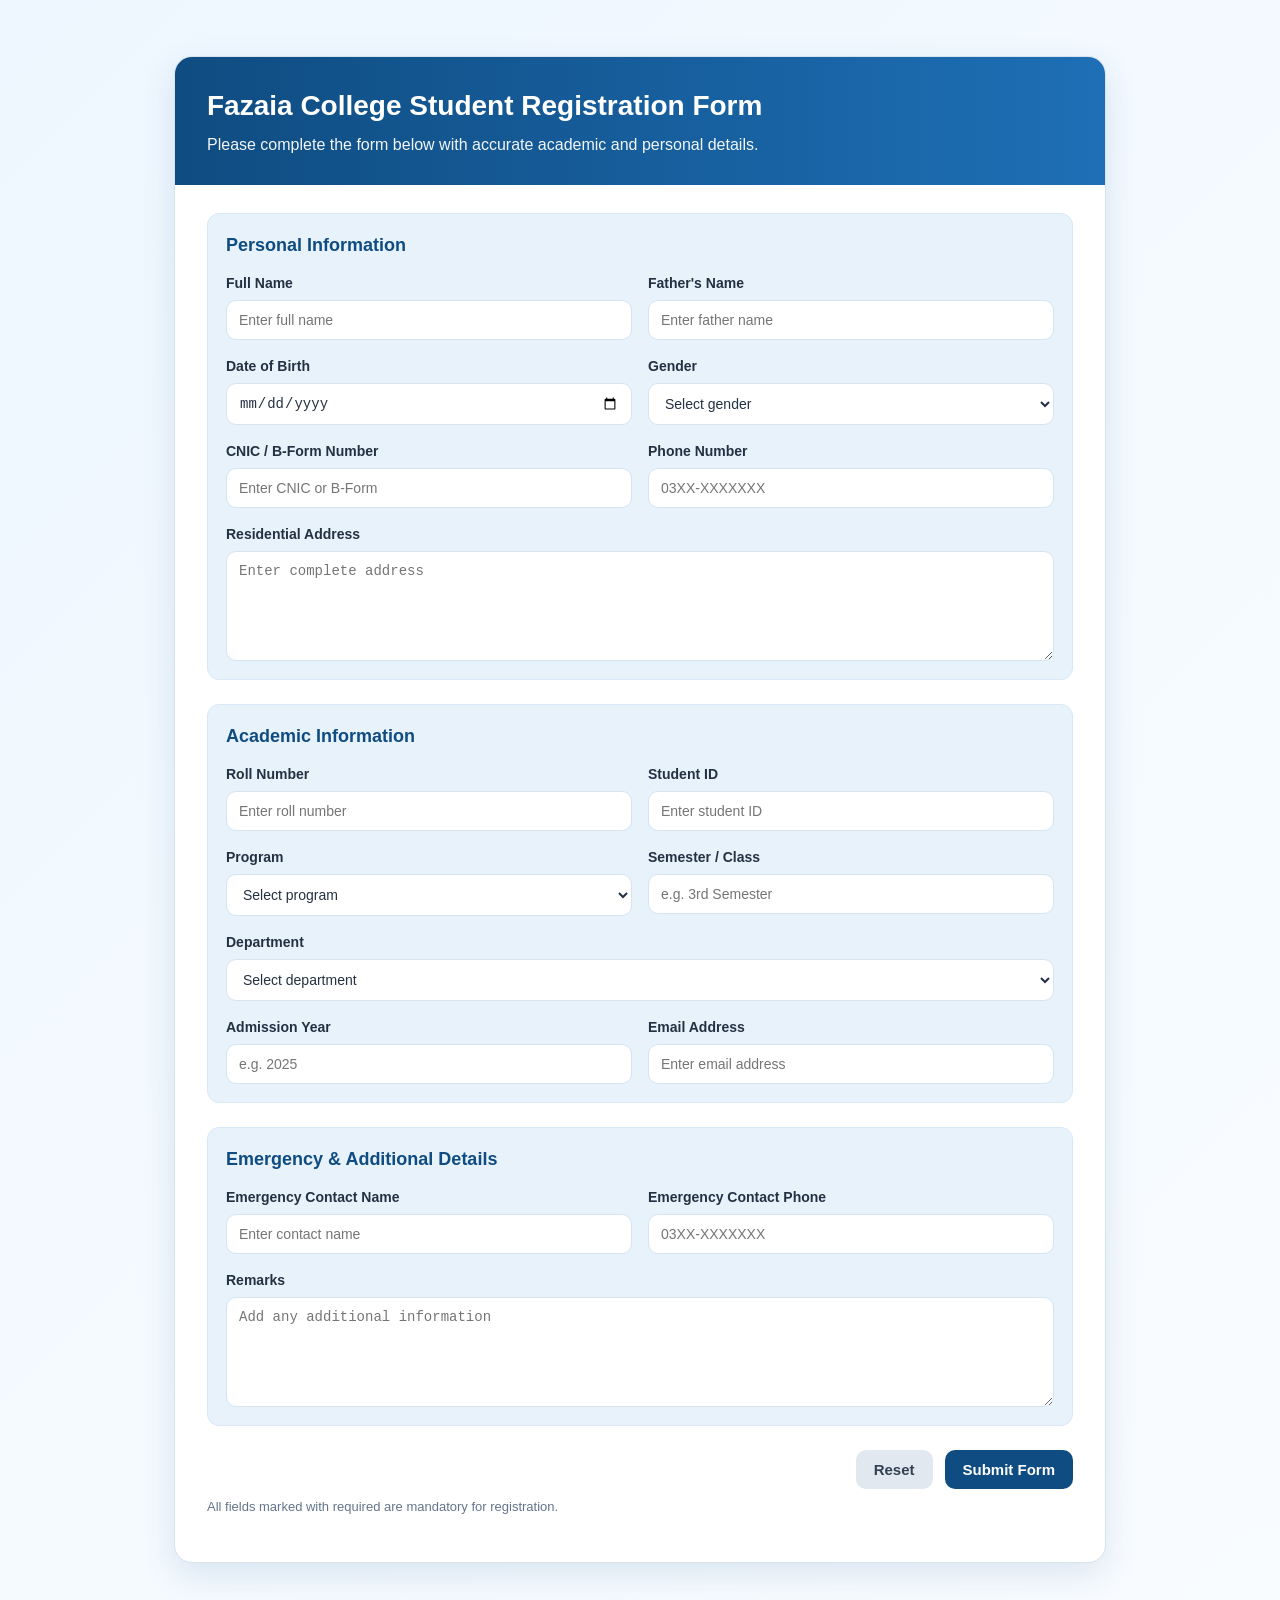
==== index.html @ 0dfe070c "Create Fazaia College registration form" ====
<!DOCTYPE html>
<html lang="en">
<head>
  <meta charset="UTF-8" />
  <meta name="viewport" content="width=device-width, initial-scale=1.0" />
  <title>Fazaia College Student Registration Form</title>
  <style>
    :root {
      --primary: #0f4c81;
      --secondary: #1e6fb6;
      --accent: #e8f2fb;
      --text: #233142;
      --muted: #64748b;
      --border: #d7e3ef;
      --bg: #f7fbff;
    }

    * { box-sizing: border-box; }
    body {
      margin: 0;
      font-family: "Segoe UI", Tahoma, Geneva, Verdana, sans-serif;
      background: linear-gradient(135deg, #eef7ff 0%, #f9fcff 100%);
      color: var(--text);
      line-height: 1.5;
    }

    .page {
      max-width: 980px;
      margin: 32px auto;
      padding: 24px;
    }

    .card {
      background: #fff;
      border-radius: 18px;
      border: 1px solid var(--border);
      box-shadow: 0 12px 35px rgba(15, 76, 129, 0.12);
      overflow: hidden;
    }

    .header {
      background: linear-gradient(90deg, var(--primary), var(--secondary));
      color: white;
      padding: 28px 32px;
    }

    .header h1 {
      margin: 0 0 6px;
      font-size: 28px;
    }

    .header p {
      margin: 0;
      opacity: 0.95;
    }

    form {
      padding: 28px 32px 32px;
    }

    .section {
      margin-bottom: 24px;
      padding: 18px;
      background: var(--accent);
      border: 1px solid #d9e8f7;
      border-radius: 12px;
    }

    .section h2 {
      margin: 0 0 14px;
      font-size: 18px;
      color: var(--primary);
    }

    .grid {
      display: grid;
      grid-template-columns: repeat(2, minmax(0, 1fr));
      gap: 16px;
    }

    .field {
      display: flex;
      flex-direction: column;
      gap: 6px;
    }

    .field.full {
      grid-column: 1 / -1;
    }

    label {
      font-weight: 600;
      color: var(--text);
      font-size: 14px;
    }

    input, select, textarea {
      width: 100%;
      padding: 11px 12px;
      border: 1px solid var(--border);
      border-radius: 10px;
      font-size: 14px;
      color: var(--text);
      background: white;
    }

    input:focus, select:focus, textarea:focus {
      outline: none;
      border-color: var(--secondary);
      box-shadow: 0 0 0 3px rgba(30, 111, 182, 0.16);
    }

    textarea {
      min-height: 110px;
      resize: vertical;
    }

    .actions {
      display: flex;
      justify-content: flex-end;
      gap: 12px;
      margin-top: 12px;
    }

    button {
      padding: 11px 18px;
      border: none;
      border-radius: 10px;
      cursor: pointer;
      font-size: 15px;
      font-weight: 600;
    }

    .submit {
      background: var(--primary);
      color: white;
    }

    .reset {
      background: #e2e8f0;
      color: #334155;
    }

    .note {
      color: var(--muted);
      font-size: 13px;
      margin-top: 8px;
    }

    @media (max-width: 760px) {
      .grid { grid-template-columns: 1fr; }
      .page { padding: 12px; }
      form { padding: 20px; }
      .header { padding: 22px 20px; }
    }
  </style>
</head>
<body>
  <div class="page">
    <div class="card">
      <div class="header">
        <h1>Fazaia College Student Registration Form</h1>
        <p>Please complete the form below with accurate academic and personal details.</p>
      </div>

      <form>
        <div class="section">
          <h2>Personal Information</h2>
          <div class="grid">
            <div class="field">
              <label for="fullName">Full Name</label>
              <input id="fullName" name="fullName" type="text" placeholder="Enter full name" required />
            </div>
            <div class="field">
              <label for="fatherName">Father's Name</label>
              <input id="fatherName" name="fatherName" type="text" placeholder="Enter father name" required />
            </div>
            <div class="field">
              <label for="dob">Date of Birth</label>
              <input id="dob" name="dob" type="date" required />
            </div>
            <div class="field">
              <label for="gender">Gender</label>
              <select id="gender" name="gender" required>
                <option value="">Select gender</option>
                <option>Male</option>
                <option>Female</option>
                <option>Other</option>
              </select>
            </div>
            <div class="field">
              <label for="cnic">CNIC / B-Form Number</label>
              <input id="cnic" name="cnic" type="text" placeholder="Enter CNIC or B-Form" required />
            </div>
            <div class="field">
              <label for="phone">Phone Number</label>
              <input id="phone" name="phone" type="tel" placeholder="03XX-XXXXXXX" required />
            </div>
            <div class="field full">
              <label for="address">Residential Address</label>
              <textarea id="address" name="address" placeholder="Enter complete address"></textarea>
            </div>
          </div>
        </div>

        <div class="section">
          <h2>Academic Information</h2>
          <div class="grid">
            <div class="field">
              <label for="rollNumber">Roll Number</label>
              <input id="rollNumber" name="rollNumber" type="text" placeholder="Enter roll number" required />
            </div>
            <div class="field">
              <label for="studentId">Student ID</label>
              <input id="studentId" name="studentId" type="text" placeholder="Enter student ID" />
            </div>
            <div class="field">
              <label for="program">Program</label>
              <select id="program" name="program" required>
                <option value="">Select program</option>
                <option>BS</option>
                <option>BSc</option>
                <option>Intermediate</option>
                <option>FSc</option>
                <option>ICS</option>
              </select>
            </div>
            <div class="field">
              <label for="semester">Semester / Class</label>
              <input id="semester" name="semester" type="text" placeholder="e.g. 3rd Semester" required />
            </div>
            <div class="field full">
              <label for="department">Department</label>
              <select id="department" name="department" required>
                <option value="">Select department</option>
                <option>Computer Science</option>
                <option>Information Technology</option>
                <option>Software Engineering</option>
                <option>Electrical Engineering</option>
                <option>Mechanical Engineering</option>
                <option>Civil Engineering</option>
                <option>Business Administration</option>
                <option>Management Sciences</option>
                <option>Aviation Management</option>
                <option>English</option>
                <option>Mathematics</option>
                <option>Physics</option>
                <option>Chemistry</option>
                <option>Biology</option>
                <option>Mass Communication</option>
                <option>Political Science</option>
                <option>Economics</option>
              </select>
            </div>
            <div class="field">
              <label for="admissionYear">Admission Year</label>
              <input id="admissionYear" name="admissionYear" type="number" min="2000" max="2100" placeholder="e.g. 2025" required />
            </div>
            <div class="field">
              <label for="email">Email Address</label>
              <input id="email" name="email" type="email" placeholder="Enter email address" required />
            </div>
          </div>
        </div>

        <div class="section">
          <h2>Emergency & Additional Details</h2>
          <div class="grid">
            <div class="field">
              <label for="emergencyName">Emergency Contact Name</label>
              <input id="emergencyName" name="emergencyName" type="text" placeholder="Enter contact name" />
            </div>
            <div class="field">
              <label for="emergencyPhone">Emergency Contact Phone</label>
              <input id="emergencyPhone" name="emergencyPhone" type="tel" placeholder="03XX-XXXXXXX" />
            </div>
            <div class="field full">
              <label for="remarks">Remarks</label>
              <textarea id="remarks" name="remarks" placeholder="Add any additional information"></textarea>
            </div>
          </div>
        </div>

        <div class="actions">
          <button class="reset" type="reset">Reset</button>
          <button class="submit" type="submit">Submit Form</button>
        </div>
        <p class="note">All fields marked with required are mandatory for registration.</p>
      </form>
    </div>
  </div>
</body>
</html>
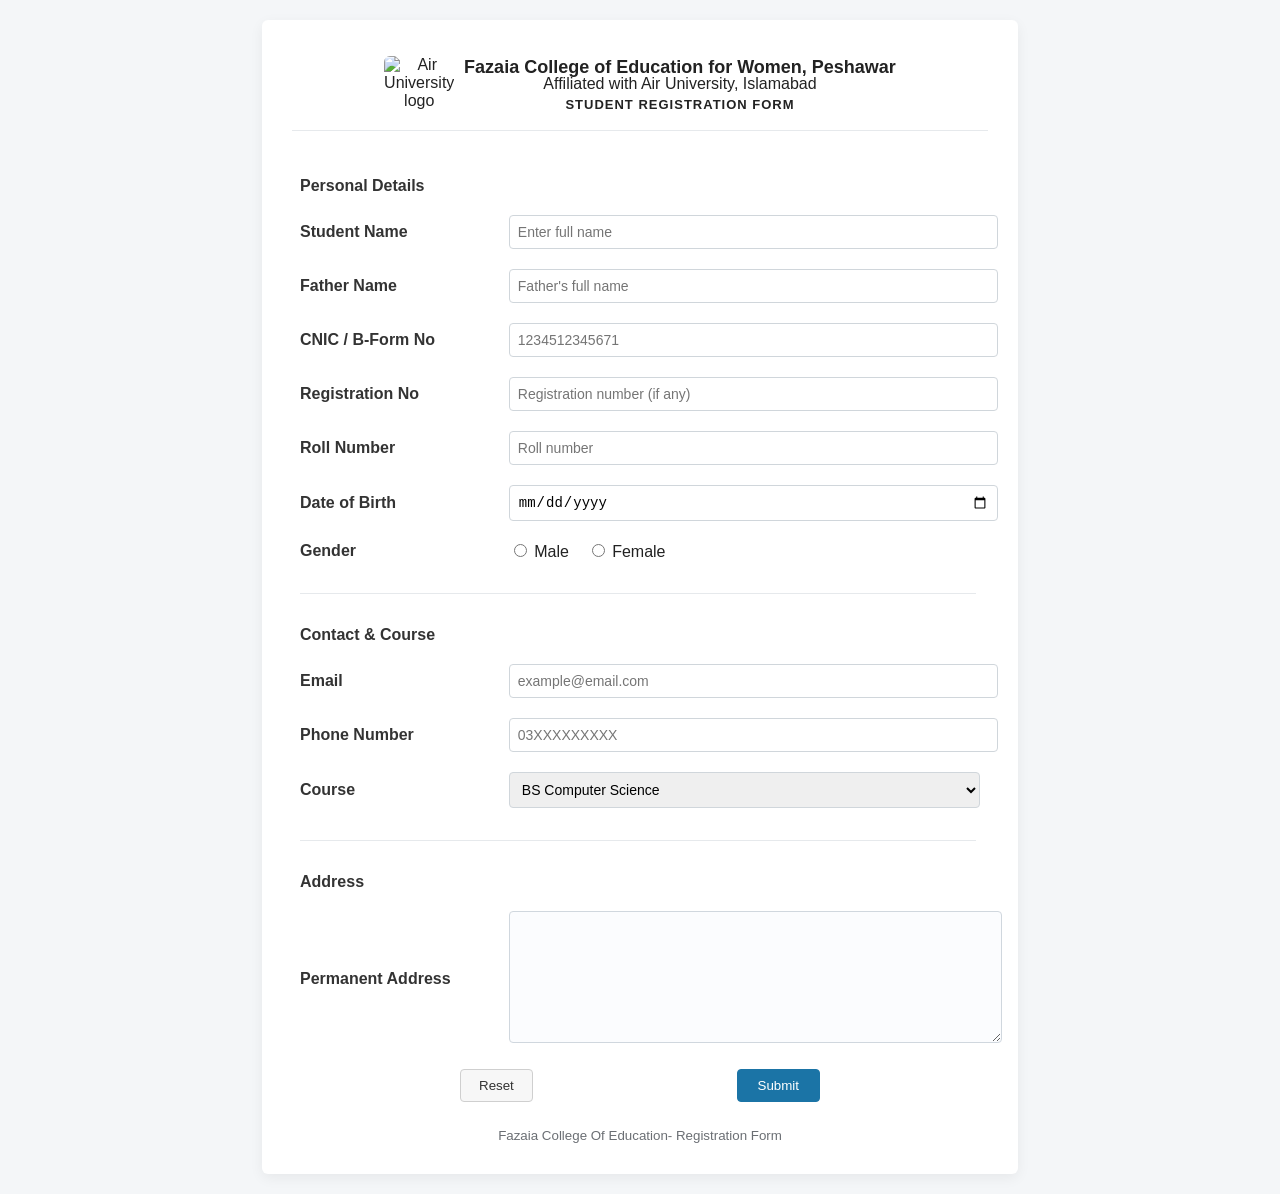
==== commit d19bf8b2: "Intoduction to HTML" ====
--- a/index.html
+++ b/index.html
@@ -5,289 +5,143 @@
   <meta name="viewport" content="width=device-width, initial-scale=1.0" />
   <title>Fazaia College Student Registration Form</title>
   <style>
-    :root {
-      --primary: #0f4c81;
-      --secondary: #1e6fb6;
-      --accent: #e8f2fb;
-      --text: #233142;
-      --muted: #64748b;
-      --border: #d7e3ef;
-      --bg: #f7fbff;
-    }
-
-    * { box-sizing: border-box; }
-    body {
-      margin: 0;
-      font-family: "Segoe UI", Tahoma, Geneva, Verdana, sans-serif;
-      background: linear-gradient(135deg, #eef7ff 0%, #f9fcff 100%);
-      color: var(--text);
-      line-height: 1.5;
-    }
-
-    .page {
-      max-width: 980px;
-      margin: 32px auto;
-      padding: 24px;
-    }
-
-    .card {
-      background: #fff;
-      border-radius: 18px;
-      border: 1px solid var(--border);
-      box-shadow: 0 12px 35px rgba(15, 76, 129, 0.12);
-      overflow: hidden;
-    }
-
-    .header {
-      background: linear-gradient(90deg, var(--primary), var(--secondary));
-      color: white;
-      padding: 28px 32px;
-    }
-
-    .header h1 {
-      margin: 0 0 6px;
-      font-size: 28px;
-    }
-
-    .header p {
-      margin: 0;
-      opacity: 0.95;
-    }
-
-    form {
-      padding: 28px 32px 32px;
-    }
-
-    .section {
-      margin-bottom: 24px;
-      padding: 18px;
-      background: var(--accent);
-      border: 1px solid #d9e8f7;
-      border-radius: 12px;
-    }
-
-    .section h2 {
-      margin: 0 0 14px;
-      font-size: 18px;
-      color: var(--primary);
-    }
-
-    .grid {
-      display: grid;
-      grid-template-columns: repeat(2, minmax(0, 1fr));
-      gap: 16px;
-    }
-
-    .field {
-      display: flex;
-      flex-direction: column;
-      gap: 6px;
-    }
-
-    .field.full {
-      grid-column: 1 / -1;
-    }
-
-    label {
-      font-weight: 600;
-      color: var(--text);
-      font-size: 14px;
-    }
-
-    input, select, textarea {
-      width: 100%;
-      padding: 11px 12px;
-      border: 1px solid var(--border);
-      border-radius: 10px;
-      font-size: 14px;
-      color: var(--text);
-      background: white;
-    }
-
-    input:focus, select:focus, textarea:focus {
-      outline: none;
-      border-color: var(--secondary);
-      box-shadow: 0 0 0 3px rgba(30, 111, 182, 0.16);
-    }
-
-    textarea {
-      min-height: 110px;
-      resize: vertical;
-    }
-
-    .actions {
-      display: flex;
-      justify-content: flex-end;
-      gap: 12px;
-      margin-top: 12px;
-    }
-
-    button {
-      padding: 11px 18px;
-      border: none;
-      border-radius: 10px;
-      cursor: pointer;
-      font-size: 15px;
-      font-weight: 600;
-    }
-
-    .submit {
-      background: var(--primary);
-      color: white;
-    }
-
-    .reset {
-      background: #e2e8f0;
-      color: #334155;
-    }
-
-    .note {
-      color: var(--muted);
-      font-size: 13px;
-      margin-top: 8px;
-    }
-
-    @media (max-width: 760px) {
-      .grid { grid-template-columns: 1fr; }
-      .page { padding: 12px; }
-      form { padding: 20px; }
-      .header { padding: 22px 20px; }
-    }
+    body{font-family: Arial, Helvetica, sans-serif; background:#f4f6f8; color:#222; margin:20px}
+    .container{width:720px; margin:18px auto; background:#fff; padding:18px; border-radius:6px; box-shadow:0 4px 14px rgba(15,20,25,0.06)}
+    .header{display:flex; align-items:center; justify-content:center; gap:16px; flex-direction:column; text-align:center}
+    .logo{width:56px; height:56px; display:inline-block}
+    :root{--accent:#0b4ea2;} /* AU-like navy */
+    .logo-img{width:72px; height:72px; object-fit:contain; border-radius:6px}
+    .header .title{line-height:1}
+    h2{margin:0; font-size:18px}
+    h3{margin:6px 0 0 0; font-size:13px; letter-spacing:1px}
+    .form-table{width:100%; border-collapse:collapse}
+    .form-table td{padding:10px 8px; vertical-align:middle}
+    .form-table td:first-child{width:30%; font-weight:600; color:#333; padding-right:12px}
+    input[type=text], input[type=email], input[type=tel], select, textarea, input[type=date]{width:100%; padding:8px; border:1px solid #d0d6db; border-radius:4px; font-size:14px}
+    textarea{min-height:110px; resize:vertical; line-height:1.5; font-family:inherit; padding:10px; border:1px solid #d0d7de; border-radius:4px; background:#fbfcfe}
+    
+    .logo-left{float:left; margin-right:12px}
+    .title-block h2 {margin:0; font-size:18px}
+    .title-block h3 {margin:4px 0 0 0; font-size:14px; color:var(--accent)}
+   
+    input[type="submit"], input[type="reset"]{background:var(--accent); border:0; color:#fff; padding:8px 16px; border-radius:4px}
+    input[type="reset"]{background:#6c757d}
+    input[type=submit]{padding:8px 20px; border-radius:4px; border:1px solid #1b74a6; background:#1b74a6; color:#fff; cursor:pointer}
+    input[type=reset]{padding:8px 18px; border-radius:4px; border:1px solid #cfcfcf; background:#f7f7f7; color:#333; cursor:pointer}
+    .buttons td{border:none}
+    .form-actions{display:flex; justify-content:space-between; align-items:center; margin:12px auto 0; max-width:360px}
+    hr{border:none; border-top:1px solid #e6e9ec; margin:12px 0}
+    small{color:#6b6f74}
+    @media (min-width:600px){ .header{flex-direction:row} .header .title{text-align:center} }
   </style>
 </head>
 <body>
-  <div class="page">
-    <div class="card">
-      <div class="header">
-        <h1>Fazaia College Student Registration Form</h1>
-        <p>Please complete the form below with accurate academic and personal details.</p>
-      </div>
+  <div class="container">
+  <table align="center" width="720" cellpadding="0" cellspacing="0" border="0">
+    <tr>
+      <td>
+        <table width="100%" cellpadding="12" cellspacing="0" border="0">
+          <tr>
+            <td align="center">
+              <table cellpadding="6" cellspacing="0" border="0" class="header">
+                <tr>
+                  <td align="center" valign="middle">
+                      <div class="logo logo-left"><img src="https://upload.wikimedia.org/wikipedia/en/6/61/Air_University_Pakistan_Insignia.png" alt="Air University logo" class="logo-img" /></div>
+                  </td>
+                  <td align="center" class="title">
+                    <h2>Fazaia College of Education for Women, Peshawar</h2>
+                    <div>Affiliated with Air University, Islamabad</div>
+                    <h3>STUDENT REGISTRATION FORM</h3>
+                  </td>
+                </tr>
+              </table>
+              <hr />
+            </td>
+          </tr>
 
-      <form>
-        <div class="section">
-          <h2>Personal Information</h2>
-          <div class="grid">
-            <div class="field">
-              <label for="fullName">Full Name</label>
-              <input id="fullName" name="fullName" type="text" placeholder="Enter full name" required />
-            </div>
-            <div class="field">
-              <label for="fatherName">Father's Name</label>
-              <input id="fatherName" name="fatherName" type="text" placeholder="Enter father name" required />
-            </div>
-            <div class="field">
-              <label for="dob">Date of Birth</label>
-              <input id="dob" name="dob" type="date" required />
-            </div>
-            <div class="field">
-              <label for="gender">Gender</label>
-              <select id="gender" name="gender" required>
-                <option value="">Select gender</option>
-                <option>Male</option>
-                <option>Female</option>
-                <option>Other</option>
-              </select>
-            </div>
-            <div class="field">
-              <label for="cnic">CNIC / B-Form Number</label>
-              <input id="cnic" name="cnic" type="text" placeholder="Enter CNIC or B-Form" required />
-            </div>
-            <div class="field">
-              <label for="phone">Phone Number</label>
-              <input id="phone" name="phone" type="tel" placeholder="03XX-XXXXXXX" required />
-            </div>
-            <div class="field full">
-              <label for="address">Residential Address</label>
-              <textarea id="address" name="address" placeholder="Enter complete address"></textarea>
-            </div>
-          </div>
-        </div>
+          <tr>
+            <td>
+              <form action="#" method="post">
+                <table class="form-table" width="100%" cellpadding="8" cellspacing="0" border="0">
+                  <tr><td colspan="2"><strong>Personal Details</strong></td></tr>
+                  <tr>
+                    <td width="30%"><strong>Student Name</strong></td>
+                    <td><input type="text" name="studentName" placeholder="Enter full name" required /></td>
+                  </tr>
+                  <tr>
+                    <td><strong>Father Name</strong></td>
+                    <td><input type="text" name="fatherName" placeholder="Father's full name" required /></td>
+                  </tr>
+                  <tr>
+                    <td><strong>CNIC / B-Form No</strong></td>
+                    <td><input type="text" name="cnic" placeholder="1234512345671" maxlength="13" pattern="[0-9]{13}" /></td>
+                  </tr>
+                  <tr>
+                    <td><strong>Registration No</strong></td>
+                    <td><input type="text" name="regNo" placeholder="Registration number (if any)" /></td>
+                  </tr>
+                  <tr>
+                    <td><strong>Roll Number</strong></td>
+                    <td><input type="text" name="rollNumber" placeholder="Roll number" /></td>
+                  </tr>
+                  <tr>
+                    <td><strong>Date of Birth</strong></td>
+                    <td><input type="date" name="dob" /></td>
+                  </tr>
+                  <tr>
+                    <td><strong>Gender</strong></td>
+                    <td>
+                      <label><input type="radio" name="gender" value="male" /> Male</label>
+                      &nbsp;&nbsp;
+                      <label><input type="radio" name="gender" value="female" /> Female</label>
+                    </td>
+                  </tr>
 
-        <div class="section">
-          <h2>Academic Information</h2>
-          <div class="grid">
-            <div class="field">
-              <label for="rollNumber">Roll Number</label>
-              <input id="rollNumber" name="rollNumber" type="text" placeholder="Enter roll number" required />
-            </div>
-            <div class="field">
-              <label for="studentId">Student ID</label>
-              <input id="studentId" name="studentId" type="text" placeholder="Enter student ID" />
-            </div>
-            <div class="field">
-              <label for="program">Program</label>
-              <select id="program" name="program" required>
-                <option value="">Select program</option>
-                <option>BS</option>
-                <option>BSc</option>
-                <option>Intermediate</option>
-                <option>FSc</option>
-                <option>ICS</option>
-              </select>
-            </div>
-            <div class="field">
-              <label for="semester">Semester / Class</label>
-              <input id="semester" name="semester" type="text" placeholder="e.g. 3rd Semester" required />
-            </div>
-            <div class="field full">
-              <label for="department">Department</label>
-              <select id="department" name="department" required>
-                <option value="">Select department</option>
-                <option>Computer Science</option>
-                <option>Information Technology</option>
-                <option>Software Engineering</option>
-                <option>Electrical Engineering</option>
-                <option>Mechanical Engineering</option>
-                <option>Civil Engineering</option>
-                <option>Business Administration</option>
-                <option>Management Sciences</option>
-                <option>Aviation Management</option>
-                <option>English</option>
-                <option>Mathematics</option>
-                <option>Physics</option>
-                <option>Chemistry</option>
-                <option>Biology</option>
-                <option>Mass Communication</option>
-                <option>Political Science</option>
-                <option>Economics</option>
-              </select>
-            </div>
-            <div class="field">
-              <label for="admissionYear">Admission Year</label>
-              <input id="admissionYear" name="admissionYear" type="number" min="2000" max="2100" placeholder="e.g. 2025" required />
-            </div>
-            <div class="field">
-              <label for="email">Email Address</label>
-              <input id="email" name="email" type="email" placeholder="Enter email address" required />
-            </div>
-          </div>
-        </div>
+                  <tr><td colspan="2"><hr /></td></tr>
+                  <tr><td colspan="2"><strong>Contact & Course</strong></td></tr>
+                  <tr>
+                    <td><strong>Email</strong></td>
+                    <td><input type="email" name="email" placeholder="example@email.com" /></td>
+                  </tr>
+                  <tr>
+                    <td><strong>Phone Number</strong></td>
+                    <td><input type="tel" name="phone" placeholder="03XXXXXXXXX" pattern="[0-9]{10,11}" maxlength="11" /></td>
+                  </tr>
+                  <tr>
+                    <td><strong>Course</strong></td>
+                    <td>
+                      <select name="course">
+                        <option>BS Computer Science</option>
+                        <option>BS Information Technology</option>
+                        <option>BBA</option>
+                        <option>BA (English)</option>
+                        <option>BSc (Mathematics)</option>
+                      </select>
+                    </td>
+                  </tr>
 
-        <div class="section">
-          <h2>Emergency & Additional Details</h2>
-          <div class="grid">
-            <div class="field">
-              <label for="emergencyName">Emergency Contact Name</label>
-              <input id="emergencyName" name="emergencyName" type="text" placeholder="Enter contact name" />
-            </div>
-            <div class="field">
-              <label for="emergencyPhone">Emergency Contact Phone</label>
-              <input id="emergencyPhone" name="emergencyPhone" type="tel" placeholder="03XX-XXXXXXX" />
-            </div>
-            <div class="field full">
-              <label for="remarks">Remarks</label>
-              <textarea id="remarks" name="remarks" placeholder="Add any additional information"></textarea>
-            </div>
-          </div>
-        </div>
+                  <tr><td colspan="2"><hr /></td></tr>
+                  <tr><td colspan="2"><strong>Address</strong></td></tr>
+                  <tr>
+                    <td><strong>Permanent Address</strong></td>
+                    <td><textarea name="address" rows="3"></textarea></td>
+                  </tr>
+                </table>
 
-        <div class="actions">
-          <button class="reset" type="reset">Reset</button>
-          <button class="submit" type="submit">Submit Form</button>
-        </div>
-        <p class="note">All fields marked with required are mandatory for registration.</p>
-      </form>
-    </div>
-  </div>
+                <div class="form-actions">
+                  <div><input type="reset" value="Reset" /></div>
+                  <div><input type="submit" value="Submit" /></div>
+                </div>
+              </form>
+            </td>
+          </tr>
+
+          <tr>
+            <td align="center"><small>Fazaia College Of Education- Registration Form</small></td>
+          </tr>
+        </table>
+      </td>
+    </tr>
+  </table>
 </body>
 </html>
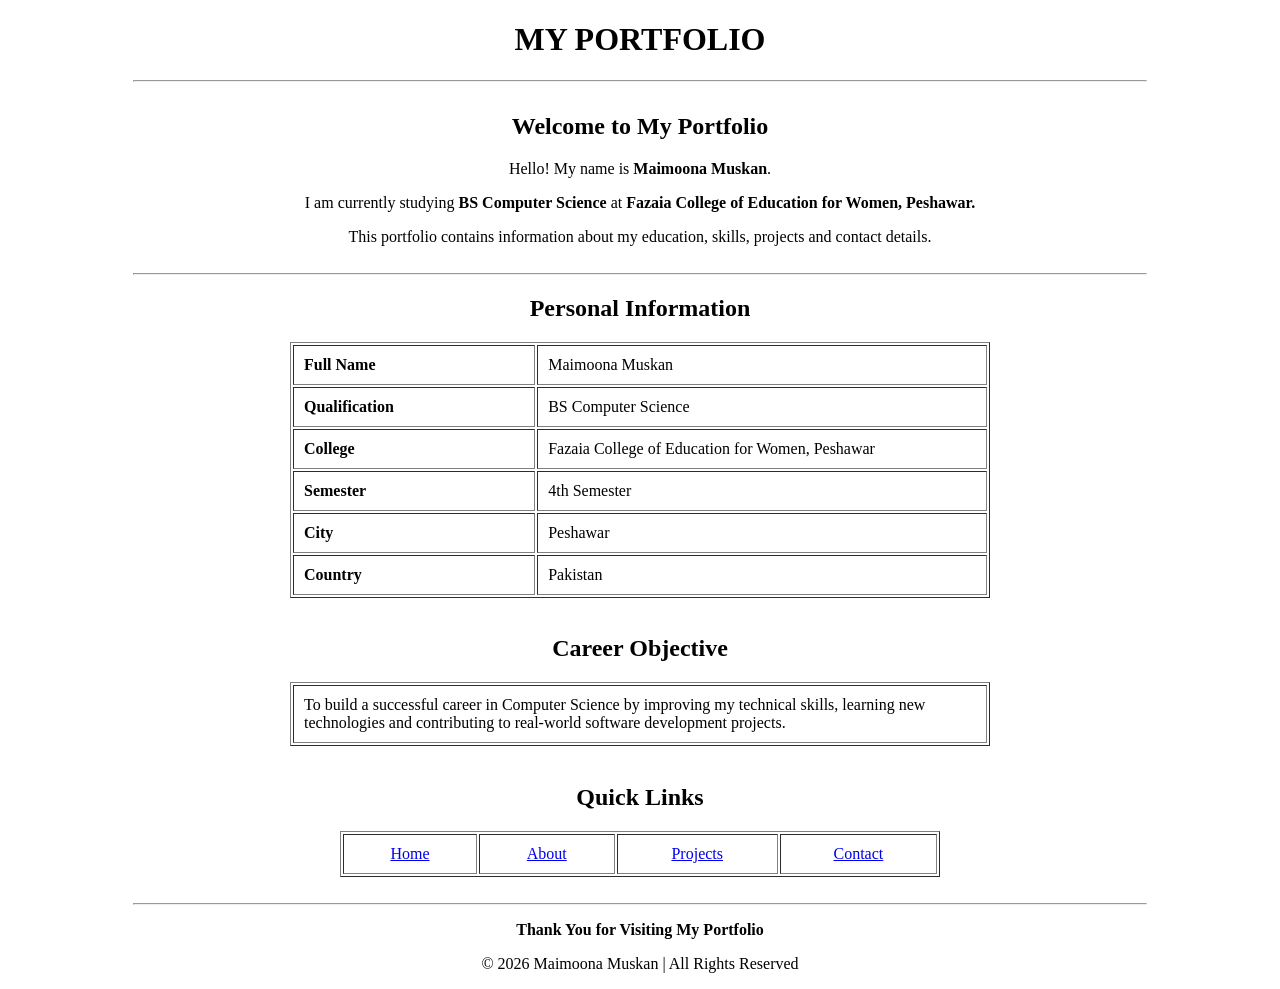
==== commit 88080df0: "First commit" ====
--- a/index.html
+++ b/index.html
@@ -1,147 +1,147 @@
 <!DOCTYPE html>
 <html lang="en">
+
 <head>
-  <meta charset="UTF-8" />
-  <meta name="viewport" content="width=device-width, initial-scale=1.0" />
-  <title>Fazaia College Student Registration Form</title>
-  <style>
-    body{font-family: Arial, Helvetica, sans-serif; background:#f4f6f8; color:#222; margin:20px}
-    .container{width:720px; margin:18px auto; background:#fff; padding:18px; border-radius:6px; box-shadow:0 4px 14px rgba(15,20,25,0.06)}
-    .header{display:flex; align-items:center; justify-content:center; gap:16px; flex-direction:column; text-align:center}
-    .logo{width:56px; height:56px; display:inline-block}
-    :root{--accent:#0b4ea2;} /* AU-like navy */
-    .logo-img{width:72px; height:72px; object-fit:contain; border-radius:6px}
-    .header .title{line-height:1}
-    h2{margin:0; font-size:18px}
-    h3{margin:6px 0 0 0; font-size:13px; letter-spacing:1px}
-    .form-table{width:100%; border-collapse:collapse}
-    .form-table td{padding:10px 8px; vertical-align:middle}
-    .form-table td:first-child{width:30%; font-weight:600; color:#333; padding-right:12px}
-    input[type=text], input[type=email], input[type=tel], select, textarea, input[type=date]{width:100%; padding:8px; border:1px solid #d0d6db; border-radius:4px; font-size:14px}
-    textarea{min-height:110px; resize:vertical; line-height:1.5; font-family:inherit; padding:10px; border:1px solid #d0d7de; border-radius:4px; background:#fbfcfe}
-    
-    .logo-left{float:left; margin-right:12px}
-    .title-block h2 {margin:0; font-size:18px}
-    .title-block h3 {margin:4px 0 0 0; font-size:14px; color:var(--accent)}
-   
-    input[type="submit"], input[type="reset"]{background:var(--accent); border:0; color:#fff; padding:8px 16px; border-radius:4px}
-    input[type="reset"]{background:#6c757d}
-    input[type=submit]{padding:8px 20px; border-radius:4px; border:1px solid #1b74a6; background:#1b74a6; color:#fff; cursor:pointer}
-    input[type=reset]{padding:8px 18px; border-radius:4px; border:1px solid #cfcfcf; background:#f7f7f7; color:#333; cursor:pointer}
-    .buttons td{border:none}
-    .form-actions{display:flex; justify-content:space-between; align-items:center; margin:12px auto 0; max-width:360px}
-    hr{border:none; border-top:1px solid #e6e9ec; margin:12px 0}
-    small{color:#6b6f74}
-    @media (min-width:600px){ .header{flex-direction:row} .header .title{text-align:center} }
-  </style>
+    <meta charset="UTF-8">
+    <title>My Portfolio - Home</title>
 </head>
+
 <body>
-  <div class="container">
-  <table align="center" width="720" cellpadding="0" cellspacing="0" border="0">
-    <tr>
-      <td>
-        <table width="100%" cellpadding="12" cellspacing="0" border="0">
-          <tr>
-            <td align="center">
-              <table cellpadding="6" cellspacing="0" border="0" class="header">
-                <tr>
-                  <td align="center" valign="middle">
-                      <div class="logo logo-left"><img src="https://upload.wikimedia.org/wikipedia/en/6/61/Air_University_Pakistan_Insignia.png" alt="Air University logo" class="logo-img" /></div>
-                  </td>
-                  <td align="center" class="title">
-                    <h2>Fazaia College of Education for Women, Peshawar</h2>
-                    <div>Affiliated with Air University, Islamabad</div>
-                    <h3>STUDENT REGISTRATION FORM</h3>
-                  </td>
-                </tr>
-              </table>
-              <hr />
-            </td>
-          </tr>
 
-          <tr>
-            <td>
-              <form action="#" method="post">
-                <table class="form-table" width="100%" cellpadding="8" cellspacing="0" border="0">
-                  <tr><td colspan="2"><strong>Personal Details</strong></td></tr>
-                  <tr>
-                    <td width="30%"><strong>Student Name</strong></td>
-                    <td><input type="text" name="studentName" placeholder="Enter full name" required /></td>
-                  </tr>
-                  <tr>
-                    <td><strong>Father Name</strong></td>
-                    <td><input type="text" name="fatherName" placeholder="Father's full name" required /></td>
-                  </tr>
-                  <tr>
-                    <td><strong>CNIC / B-Form No</strong></td>
-                    <td><input type="text" name="cnic" placeholder="1234512345671" maxlength="13" pattern="[0-9]{13}" /></td>
-                  </tr>
-                  <tr>
-                    <td><strong>Registration No</strong></td>
-                    <td><input type="text" name="regNo" placeholder="Registration number (if any)" /></td>
-                  </tr>
-                  <tr>
-                    <td><strong>Roll Number</strong></td>
-                    <td><input type="text" name="rollNumber" placeholder="Roll number" /></td>
-                  </tr>
-                  <tr>
-                    <td><strong>Date of Birth</strong></td>
-                    <td><input type="date" name="dob" /></td>
-                  </tr>
-                  <tr>
-                    <td><strong>Gender</strong></td>
-                    <td>
-                      <label><input type="radio" name="gender" value="male" /> Male</label>
-                      &nbsp;&nbsp;
-                      <label><input type="radio" name="gender" value="female" /> Female</label>
-                    </td>
-                  </tr>
+<center>
 
-                  <tr><td colspan="2"><hr /></td></tr>
-                  <tr><td colspan="2"><strong>Contact & Course</strong></td></tr>
-                  <tr>
-                    <td><strong>Email</strong></td>
-                    <td><input type="email" name="email" placeholder="example@email.com" /></td>
-                  </tr>
-                  <tr>
-                    <td><strong>Phone Number</strong></td>
-                    <td><input type="tel" name="phone" placeholder="03XXXXXXXXX" pattern="[0-9]{10,11}" maxlength="11" /></td>
-                  </tr>
-                  <tr>
-                    <td><strong>Course</strong></td>
-                    <td>
-                      <select name="course">
-                        <option>BS Computer Science</option>
-                        <option>BS Information Technology</option>
-                        <option>BBA</option>
-                        <option>BA (English)</option>
-                        <option>BSc (Mathematics)</option>
-                      </select>
-                    </td>
-                  </tr>
+<h1>MY PORTFOLIO</h1>
 
-                  <tr><td colspan="2"><hr /></td></tr>
-                  <tr><td colspan="2"><strong>Address</strong></td></tr>
-                  <tr>
-                    <td><strong>Permanent Address</strong></td>
-                    <td><textarea name="address" rows="3"></textarea></td>
-                  </tr>
-                </table>
+<hr width="80%">
 
-                <div class="form-actions">
-                  <div><input type="reset" value="Reset" /></div>
-                  <div><input type="submit" value="Submit" /></div>
-                </div>
-              </form>
-            </td>
-          </tr>
+<table border="0" width="800">
 
-          <tr>
-            <td align="center"><small>Fazaia College Of Education- Registration Form</small></td>
-          </tr>
-        </table>
-      </td>
-    </tr>
-  </table>
+<tr>
+
+<td align="center">
+
+<h2>Welcome to My Portfolio</h2>
+
+<p>
+Hello! My name is <b>Maimoona Muskan</b>.
+</p>
+
+<p>
+I am currently studying <b>BS Computer Science</b> at
+<b>Fazaia College of Education for Women, Peshawar.</b>
+</p>
+
+<p>
+This portfolio contains information about my education,
+skills, projects and contact details.
+</p>
+
+</td>
+
+</tr>
+
+</table>
+
+<hr width="80%">
+
+<h2>Personal Information</h2>
+
+<table border="1" cellpadding="10" width="700">
+
+<tr>
+<td width="35%"><b>Full Name</b></td>
+<td>Maimoona Muskan</td>
+</tr>
+
+<tr>
+<td><b>Qualification</b></td>
+<td>BS Computer Science</td>
+</tr>
+
+<tr>
+<td><b>College</b></td>
+<td>Fazaia College of Education for Women, Peshawar</td>
+</tr>
+
+<tr>
+<td><b>Semester</b></td>
+<td>4th Semester</td>
+</tr>
+
+<tr>
+<td><b>City</b></td>
+<td>Peshawar</td>
+</tr>
+
+<tr>
+<td><b>Country</b></td>
+<td>Pakistan</td>
+</tr>
+
+</table>
+
+<br>
+
+<h2>Career Objective</h2>
+
+<table border="1" width="700" cellpadding="10">
+
+<tr>
+
+<td>
+
+To build a successful career in Computer Science by improving my
+technical skills, learning new technologies and contributing to
+real-world software development projects.
+
+</td>
+
+</tr>
+
+</table>
+
+<br>
+
+<h2>Quick Links</h2>
+
+<table border="1" width="600" cellpadding="10">
+
+<tr>
+
+<td align="center">
+<a href="index.html">Home</a>
+</td>
+
+<td align="center">
+<a href="about.html">About</a>
+</td>
+
+<td align="center">
+<a href="projects.html">Projects</a>
+</td>
+
+<td align="center">
+<a href="contact.html">Contact</a>
+</td>
+
+</tr>
+
+</table>
+
+<br>
+
+<hr width="80%">
+
+<p>
+<b>Thank You for Visiting My Portfolio</b>
+</p>
+
+<p>
+© 2026 Maimoona Muskan | All Rights Reserved
+</p>
+
+</center>
+
 </body>
-</html>
+
+</html>
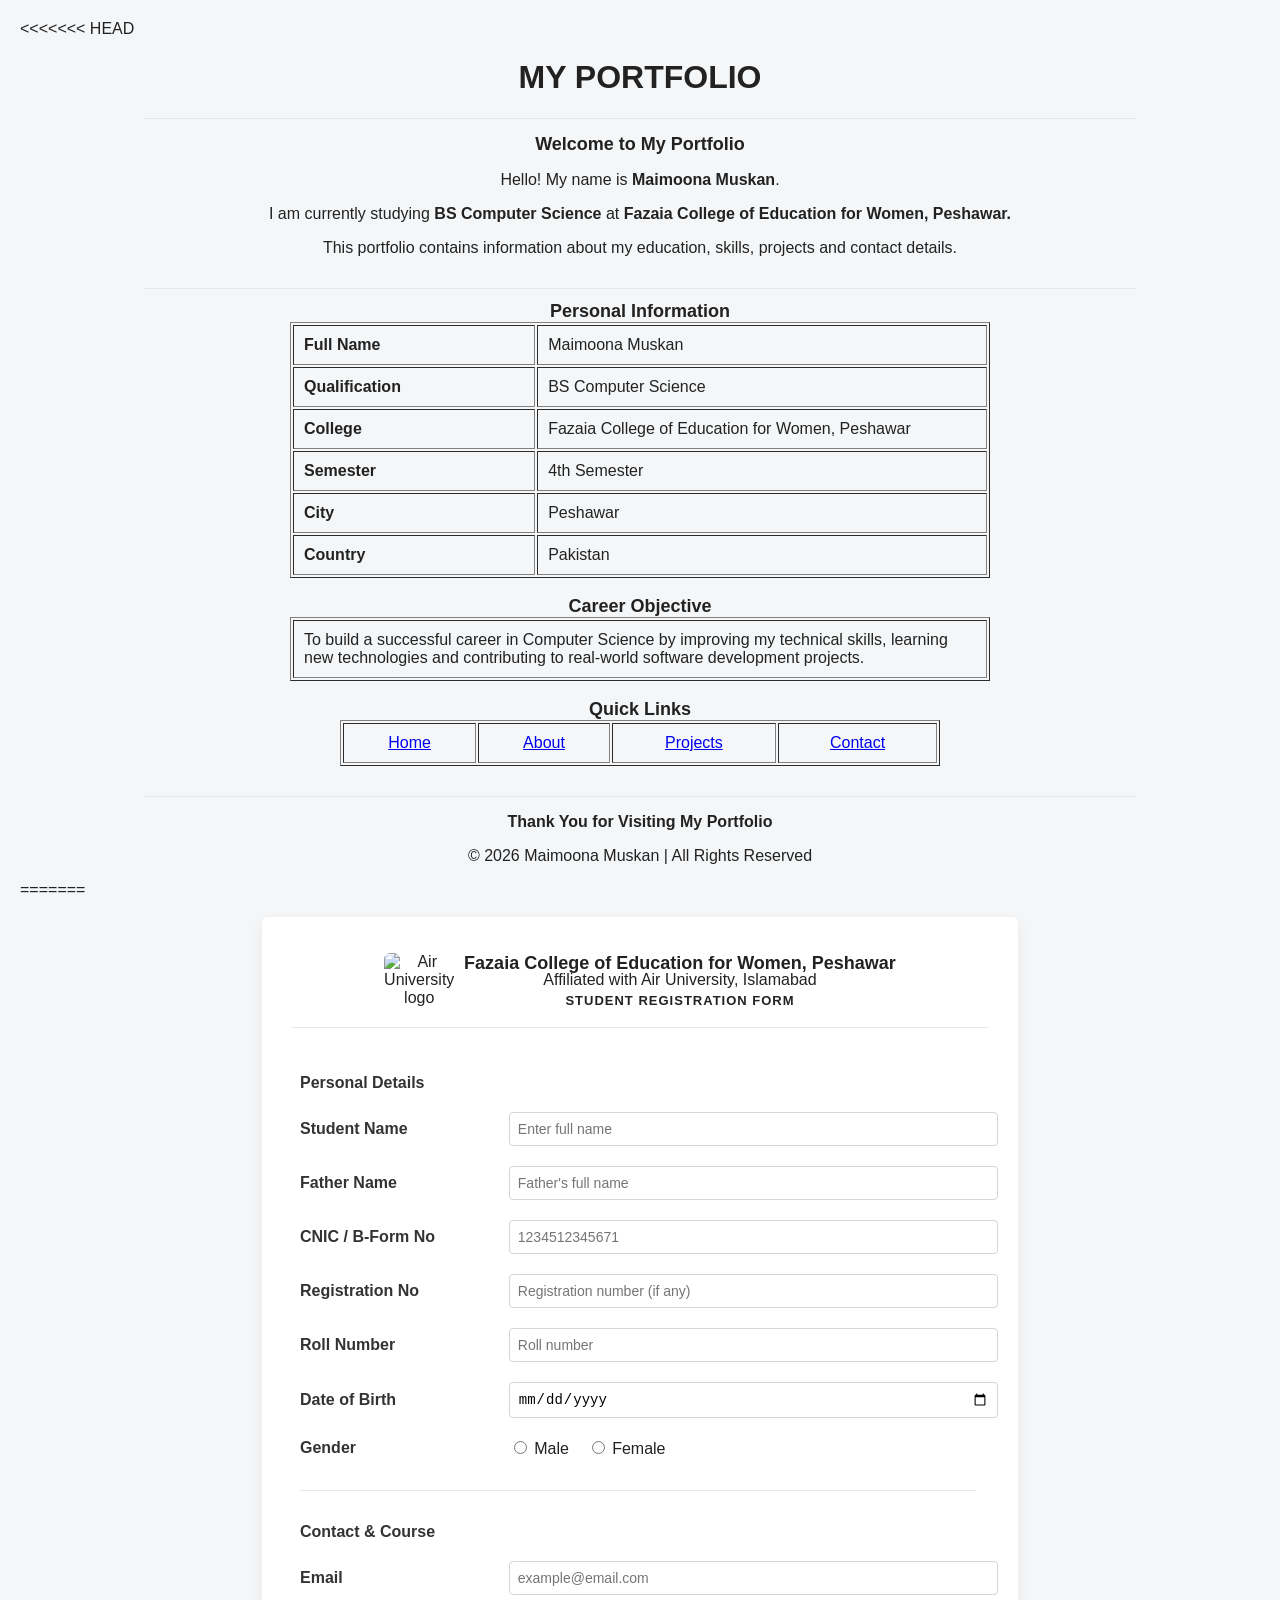
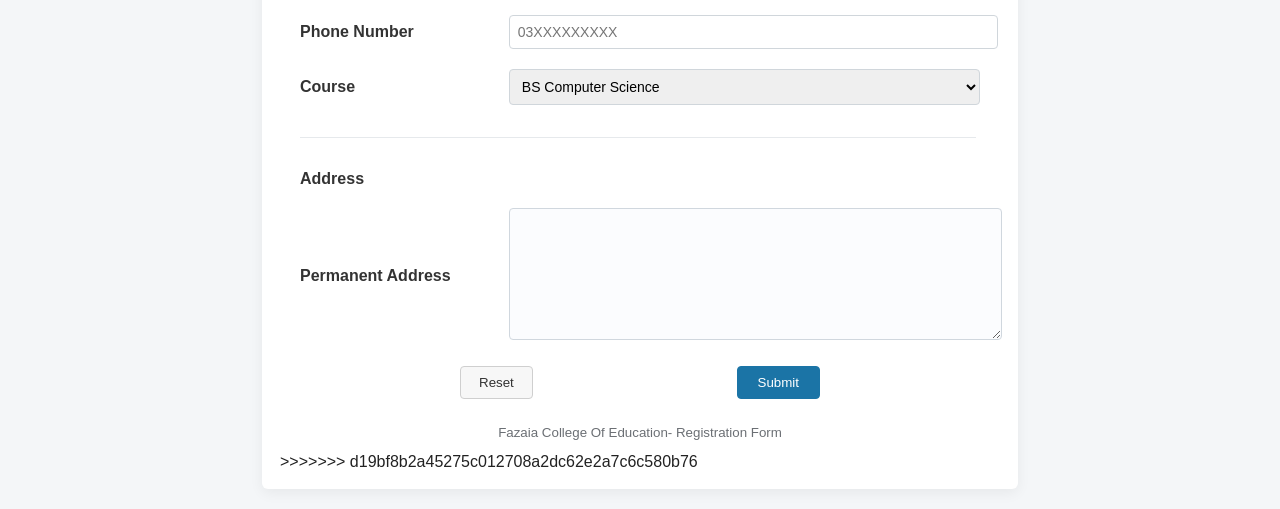
==== commit 4cb79c70: "add files" ====
--- a/index.html
+++ b/index.html
@@ -1,5 +1,6 @@
 <!DOCTYPE html>
 <html lang="en">
+<<<<<<< HEAD
 
 <head>
     <meta charset="UTF-8">
@@ -144,4 +145,151 @@
 
 </body>
 
-</html>+</html>
+=======
+<head>
+  <meta charset="UTF-8" />
+  <meta name="viewport" content="width=device-width, initial-scale=1.0" />
+  <title>Fazaia College Student Registration Form</title>
+  <style>
+    body{font-family: Arial, Helvetica, sans-serif; background:#f4f6f8; color:#222; margin:20px}
+    .container{width:720px; margin:18px auto; background:#fff; padding:18px; border-radius:6px; box-shadow:0 4px 14px rgba(15,20,25,0.06)}
+    .header{display:flex; align-items:center; justify-content:center; gap:16px; flex-direction:column; text-align:center}
+    .logo{width:56px; height:56px; display:inline-block}
+    :root{--accent:#0b4ea2;} /* AU-like navy */
+    .logo-img{width:72px; height:72px; object-fit:contain; border-radius:6px}
+    .header .title{line-height:1}
+    h2{margin:0; font-size:18px}
+    h3{margin:6px 0 0 0; font-size:13px; letter-spacing:1px}
+    .form-table{width:100%; border-collapse:collapse}
+    .form-table td{padding:10px 8px; vertical-align:middle}
+    .form-table td:first-child{width:30%; font-weight:600; color:#333; padding-right:12px}
+    input[type=text], input[type=email], input[type=tel], select, textarea, input[type=date]{width:100%; padding:8px; border:1px solid #d0d6db; border-radius:4px; font-size:14px}
+    textarea{min-height:110px; resize:vertical; line-height:1.5; font-family:inherit; padding:10px; border:1px solid #d0d7de; border-radius:4px; background:#fbfcfe}
+    
+    .logo-left{float:left; margin-right:12px}
+    .title-block h2 {margin:0; font-size:18px}
+    .title-block h3 {margin:4px 0 0 0; font-size:14px; color:var(--accent)}
+   
+    input[type="submit"], input[type="reset"]{background:var(--accent); border:0; color:#fff; padding:8px 16px; border-radius:4px}
+    input[type="reset"]{background:#6c757d}
+    input[type=submit]{padding:8px 20px; border-radius:4px; border:1px solid #1b74a6; background:#1b74a6; color:#fff; cursor:pointer}
+    input[type=reset]{padding:8px 18px; border-radius:4px; border:1px solid #cfcfcf; background:#f7f7f7; color:#333; cursor:pointer}
+    .buttons td{border:none}
+    .form-actions{display:flex; justify-content:space-between; align-items:center; margin:12px auto 0; max-width:360px}
+    hr{border:none; border-top:1px solid #e6e9ec; margin:12px 0}
+    small{color:#6b6f74}
+    @media (min-width:600px){ .header{flex-direction:row} .header .title{text-align:center} }
+  </style>
+</head>
+<body>
+  <div class="container">
+  <table align="center" width="720" cellpadding="0" cellspacing="0" border="0">
+    <tr>
+      <td>
+        <table width="100%" cellpadding="12" cellspacing="0" border="0">
+          <tr>
+            <td align="center">
+              <table cellpadding="6" cellspacing="0" border="0" class="header">
+                <tr>
+                  <td align="center" valign="middle">
+                      <div class="logo logo-left"><img src="https://upload.wikimedia.org/wikipedia/en/6/61/Air_University_Pakistan_Insignia.png" alt="Air University logo" class="logo-img" /></div>
+                  </td>
+                  <td align="center" class="title">
+                    <h2>Fazaia College of Education for Women, Peshawar</h2>
+                    <div>Affiliated with Air University, Islamabad</div>
+                    <h3>STUDENT REGISTRATION FORM</h3>
+                  </td>
+                </tr>
+              </table>
+              <hr />
+            </td>
+          </tr>
+
+          <tr>
+            <td>
+              <form action="#" method="post">
+                <table class="form-table" width="100%" cellpadding="8" cellspacing="0" border="0">
+                  <tr><td colspan="2"><strong>Personal Details</strong></td></tr>
+                  <tr>
+                    <td width="30%"><strong>Student Name</strong></td>
+                    <td><input type="text" name="studentName" placeholder="Enter full name" required /></td>
+                  </tr>
+                  <tr>
+                    <td><strong>Father Name</strong></td>
+                    <td><input type="text" name="fatherName" placeholder="Father's full name" required /></td>
+                  </tr>
+                  <tr>
+                    <td><strong>CNIC / B-Form No</strong></td>
+                    <td><input type="text" name="cnic" placeholder="1234512345671" maxlength="13" pattern="[0-9]{13}" /></td>
+                  </tr>
+                  <tr>
+                    <td><strong>Registration No</strong></td>
+                    <td><input type="text" name="regNo" placeholder="Registration number (if any)" /></td>
+                  </tr>
+                  <tr>
+                    <td><strong>Roll Number</strong></td>
+                    <td><input type="text" name="rollNumber" placeholder="Roll number" /></td>
+                  </tr>
+                  <tr>
+                    <td><strong>Date of Birth</strong></td>
+                    <td><input type="date" name="dob" /></td>
+                  </tr>
+                  <tr>
+                    <td><strong>Gender</strong></td>
+                    <td>
+                      <label><input type="radio" name="gender" value="male" /> Male</label>
+                      &nbsp;&nbsp;
+                      <label><input type="radio" name="gender" value="female" /> Female</label>
+                    </td>
+                  </tr>
+
+                  <tr><td colspan="2"><hr /></td></tr>
+                  <tr><td colspan="2"><strong>Contact & Course</strong></td></tr>
+                  <tr>
+                    <td><strong>Email</strong></td>
+                    <td><input type="email" name="email" placeholder="example@email.com" /></td>
+                  </tr>
+                  <tr>
+                    <td><strong>Phone Number</strong></td>
+                    <td><input type="tel" name="phone" placeholder="03XXXXXXXXX" pattern="[0-9]{10,11}" maxlength="11" /></td>
+                  </tr>
+                  <tr>
+                    <td><strong>Course</strong></td>
+                    <td>
+                      <select name="course">
+                        <option>BS Computer Science</option>
+                        <option>BS Information Technology</option>
+                        <option>BBA</option>
+                        <option>BA (English)</option>
+                        <option>BSc (Mathematics)</option>
+                      </select>
+                    </td>
+                  </tr>
+
+                  <tr><td colspan="2"><hr /></td></tr>
+                  <tr><td colspan="2"><strong>Address</strong></td></tr>
+                  <tr>
+                    <td><strong>Permanent Address</strong></td>
+                    <td><textarea name="address" rows="3"></textarea></td>
+                  </tr>
+                </table>
+
+                <div class="form-actions">
+                  <div><input type="reset" value="Reset" /></div>
+                  <div><input type="submit" value="Submit" /></div>
+                </div>
+              </form>
+            </td>
+          </tr>
+
+          <tr>
+            <td align="center"><small>Fazaia College Of Education- Registration Form</small></td>
+          </tr>
+        </table>
+      </td>
+    </tr>
+  </table>
+</body>
+</html>
+>>>>>>> d19bf8b2a45275c012708a2dc62e2a7c6c580b76
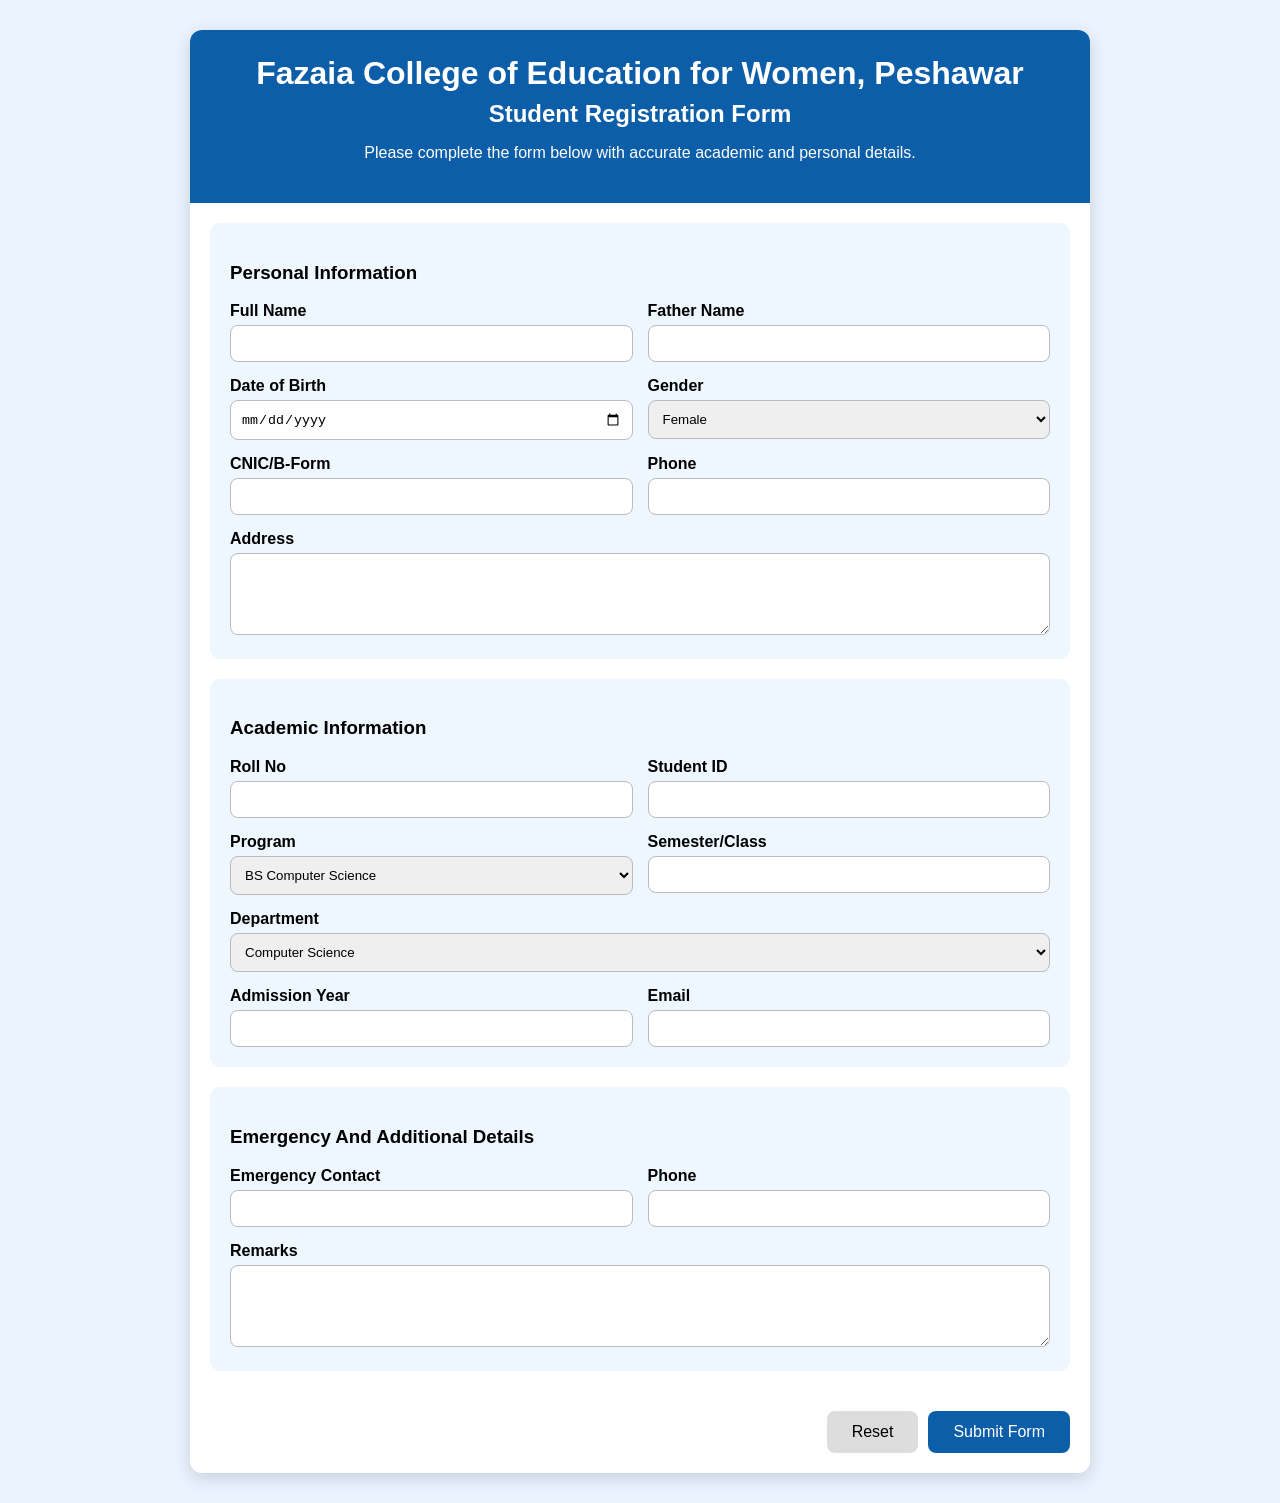
==== commit 6374ed7a: "add all files" ====
--- a/index.html
+++ b/index.html
@@ -1,295 +1,40 @@
 <!DOCTYPE html>
-<html lang="en">
-<<<<<<< HEAD
-
-<head>
-    <meta charset="UTF-8">
-    <title>My Portfolio - Home</title>
-</head>
-
+<html><head><meta charset="UTF-8"><meta name="viewport" content="width=device-width,initial-scale=1">
+<title>Fazaia Registration Form</title>
+<link rel="stylesheet" href="style.css"></head>
 <body>
-
-<center>
-
-<h1>MY PORTFOLIO</h1>
-
-<hr width="80%">
-
-<table border="0" width="800">
-
-<tr>
-
-<td align="center">
-
-<h2>Welcome to My Portfolio</h2>
-
-<p>
-Hello! My name is <b>Maimoona Muskan</b>.
-</p>
-
-<p>
-I am currently studying <b>BS Computer Science</b> at
-<b>Fazaia College of Education for Women, Peshawar.</b>
-</p>
-
-<p>
-This portfolio contains information about my education,
-skills, projects and contact details.
-</p>
-
-</td>
-
-</tr>
-
-</table>
-
-<hr width="80%">
-
-<h2>Personal Information</h2>
-
-<table border="1" cellpadding="10" width="700">
-
-<tr>
-<td width="35%"><b>Full Name</b></td>
-<td>Maimoona Muskan</td>
-</tr>
-
-<tr>
-<td><b>Qualification</b></td>
-<td>BS Computer Science</td>
-</tr>
-
-<tr>
-<td><b>College</b></td>
-<td>Fazaia College of Education for Women, Peshawar</td>
-</tr>
-
-<tr>
-<td><b>Semester</b></td>
-<td>4th Semester</td>
-</tr>
-
-<tr>
-<td><b>City</b></td>
-<td>Peshawar</td>
-</tr>
-
-<tr>
-<td><b>Country</b></td>
-<td>Pakistan</td>
-</tr>
-
-</table>
-
-<br>
-
-<h2>Career Objective</h2>
-
-<table border="1" width="700" cellpadding="10">
-
-<tr>
-
-<td>
-
-To build a successful career in Computer Science by improving my
-technical skills, learning new technologies and contributing to
-real-world software development projects.
-
-</td>
-
-</tr>
-
-</table>
-
-<br>
-
-<h2>Quick Links</h2>
-
-<table border="1" width="600" cellpadding="10">
-
-<tr>
-
-<td align="center">
-<a href="index.html">Home</a>
-</td>
-
-<td align="center">
-<a href="about.html">About</a>
-</td>
-
-<td align="center">
-<a href="projects.html">Projects</a>
-</td>
-
-<td align="center">
-<a href="contact.html">Contact</a>
-</td>
-
-</tr>
-
-</table>
-
-<br>
-
-<hr width="80%">
-
-<p>
-<b>Thank You for Visiting My Portfolio</b>
-</p>
-
-<p>
-© 2026 Maimoona Muskan | All Rights Reserved
-</p>
-
-</center>
-
-</body>
-
-</html>
-=======
-<head>
-  <meta charset="UTF-8" />
-  <meta name="viewport" content="width=device-width, initial-scale=1.0" />
-  <title>Fazaia College Student Registration Form</title>
-  <style>
-    body{font-family: Arial, Helvetica, sans-serif; background:#f4f6f8; color:#222; margin:20px}
-    .container{width:720px; margin:18px auto; background:#fff; padding:18px; border-radius:6px; box-shadow:0 4px 14px rgba(15,20,25,0.06)}
-    .header{display:flex; align-items:center; justify-content:center; gap:16px; flex-direction:column; text-align:center}
-    .logo{width:56px; height:56px; display:inline-block}
-    :root{--accent:#0b4ea2;} /* AU-like navy */
-    .logo-img{width:72px; height:72px; object-fit:contain; border-radius:6px}
-    .header .title{line-height:1}
-    h2{margin:0; font-size:18px}
-    h3{margin:6px 0 0 0; font-size:13px; letter-spacing:1px}
-    .form-table{width:100%; border-collapse:collapse}
-    .form-table td{padding:10px 8px; vertical-align:middle}
-    .form-table td:first-child{width:30%; font-weight:600; color:#333; padding-right:12px}
-    input[type=text], input[type=email], input[type=tel], select, textarea, input[type=date]{width:100%; padding:8px; border:1px solid #d0d6db; border-radius:4px; font-size:14px}
-    textarea{min-height:110px; resize:vertical; line-height:1.5; font-family:inherit; padding:10px; border:1px solid #d0d7de; border-radius:4px; background:#fbfcfe}
-    
-    .logo-left{float:left; margin-right:12px}
-    .title-block h2 {margin:0; font-size:18px}
-    .title-block h3 {margin:4px 0 0 0; font-size:14px; color:var(--accent)}
-   
-    input[type="submit"], input[type="reset"]{background:var(--accent); border:0; color:#fff; padding:8px 16px; border-radius:4px}
-    input[type="reset"]{background:#6c757d}
-    input[type=submit]{padding:8px 20px; border-radius:4px; border:1px solid #1b74a6; background:#1b74a6; color:#fff; cursor:pointer}
-    input[type=reset]{padding:8px 18px; border-radius:4px; border:1px solid #cfcfcf; background:#f7f7f7; color:#333; cursor:pointer}
-    .buttons td{border:none}
-    .form-actions{display:flex; justify-content:space-between; align-items:center; margin:12px auto 0; max-width:360px}
-    hr{border:none; border-top:1px solid #e6e9ec; margin:12px 0}
-    small{color:#6b6f74}
-    @media (min-width:600px){ .header{flex-direction:row} .header .title{text-align:center} }
-  </style>
-</head>
-<body>
-  <div class="container">
-  <table align="center" width="720" cellpadding="0" cellspacing="0" border="0">
-    <tr>
-      <td>
-        <table width="100%" cellpadding="12" cellspacing="0" border="0">
-          <tr>
-            <td align="center">
-              <table cellpadding="6" cellspacing="0" border="0" class="header">
-                <tr>
-                  <td align="center" valign="middle">
-                      <div class="logo logo-left"><img src="https://upload.wikimedia.org/wikipedia/en/6/61/Air_University_Pakistan_Insignia.png" alt="Air University logo" class="logo-img" /></div>
-                  </td>
-                  <td align="center" class="title">
-                    <h2>Fazaia College of Education for Women, Peshawar</h2>
-                    <div>Affiliated with Air University, Islamabad</div>
-                    <h3>STUDENT REGISTRATION FORM</h3>
-                  </td>
-                </tr>
-              </table>
-              <hr />
-            </td>
-          </tr>
-
-          <tr>
-            <td>
-              <form action="#" method="post">
-                <table class="form-table" width="100%" cellpadding="8" cellspacing="0" border="0">
-                  <tr><td colspan="2"><strong>Personal Details</strong></td></tr>
-                  <tr>
-                    <td width="30%"><strong>Student Name</strong></td>
-                    <td><input type="text" name="studentName" placeholder="Enter full name" required /></td>
-                  </tr>
-                  <tr>
-                    <td><strong>Father Name</strong></td>
-                    <td><input type="text" name="fatherName" placeholder="Father's full name" required /></td>
-                  </tr>
-                  <tr>
-                    <td><strong>CNIC / B-Form No</strong></td>
-                    <td><input type="text" name="cnic" placeholder="1234512345671" maxlength="13" pattern="[0-9]{13}" /></td>
-                  </tr>
-                  <tr>
-                    <td><strong>Registration No</strong></td>
-                    <td><input type="text" name="regNo" placeholder="Registration number (if any)" /></td>
-                  </tr>
-                  <tr>
-                    <td><strong>Roll Number</strong></td>
-                    <td><input type="text" name="rollNumber" placeholder="Roll number" /></td>
-                  </tr>
-                  <tr>
-                    <td><strong>Date of Birth</strong></td>
-                    <td><input type="date" name="dob" /></td>
-                  </tr>
-                  <tr>
-                    <td><strong>Gender</strong></td>
-                    <td>
-                      <label><input type="radio" name="gender" value="male" /> Male</label>
-                      &nbsp;&nbsp;
-                      <label><input type="radio" name="gender" value="female" /> Female</label>
-                    </td>
-                  </tr>
-
-                  <tr><td colspan="2"><hr /></td></tr>
-                  <tr><td colspan="2"><strong>Contact & Course</strong></td></tr>
-                  <tr>
-                    <td><strong>Email</strong></td>
-                    <td><input type="email" name="email" placeholder="example@email.com" /></td>
-                  </tr>
-                  <tr>
-                    <td><strong>Phone Number</strong></td>
-                    <td><input type="tel" name="phone" placeholder="03XXXXXXXXX" pattern="[0-9]{10,11}" maxlength="11" /></td>
-                  </tr>
-                  <tr>
-                    <td><strong>Course</strong></td>
-                    <td>
-                      <select name="course">
-                        <option>BS Computer Science</option>
-                        <option>BS Information Technology</option>
-                        <option>BBA</option>
-                        <option>BA (English)</option>
-                        <option>BSc (Mathematics)</option>
-                      </select>
-                    </td>
-                  </tr>
-
-                  <tr><td colspan="2"><hr /></td></tr>
-                  <tr><td colspan="2"><strong>Address</strong></td></tr>
-                  <tr>
-                    <td><strong>Permanent Address</strong></td>
-                    <td><textarea name="address" rows="3"></textarea></td>
-                  </tr>
-                </table>
-
-                <div class="form-actions">
-                  <div><input type="reset" value="Reset" /></div>
-                  <div><input type="submit" value="Submit" /></div>
-                </div>
-              </form>
-            </td>
-          </tr>
-
-          <tr>
-            <td align="center"><small>Fazaia College Of Education- Registration Form</small></td>
-          </tr>
-        </table>
-      </td>
-    </tr>
-  </table>
-</body>
-</html>
->>>>>>> d19bf8b2a45275c012708a2dc62e2a7c6c580b76
+<div class="container">
+<div class="header">
+<h1>Fazaia College of Education for Women, Peshawar</h1>
+<h2>Student Registration Form</h2>
+<p>Please complete the form below with accurate academic and personal details.</p>
+</div>
+<form id="registrationForm">
+<section class="card"><h3>Personal Information</h3>
+<div class="grid">
+<div><label>Full Name</label><input required></div>
+<div><label>Father Name</label><input required></div>
+<div><label>Date of Birth</label><input type="date"></div>
+<div><label>Gender</label><select><option>Female</option><option>Male</option><option>Other</option></select></div>
+<div><label>CNIC/B-Form</label><input></div>
+<div><label>Phone</label><input></div>
+<div class="full"><label>Address</label><textarea rows="4"></textarea></div>
+</div></section>
+<section class="card"><h3>Academic Information</h3>
+<div class="grid">
+<div><label>Roll No</label><input></div>
+<div><label>Student ID</label><input></div>
+<div><label>Program</label><select><option>BS Computer Science</option><option>BS Psychology</option><option>BS Mathematics</option><option>B.Ed</option><option>BS English</option><option>BS Physical Education</option></select></div>
+<div><label>Semester/Class</label><input></div>
+<div class="full"><label>Department</label><select><option>Computer Science</option><option>B.Ed</option><option>Physical Education</option><option>Psychology</option><option>Mathematics</option><option>English</option></select></div>
+<div><label>Admission Year</label><input type="number"></div>
+<div><label>Email</label><input type="email"></div>
+</div></section>
+<section class="card"><h3>Emergency And Additional Details</h3>
+<div class="grid">
+<div><label>Emergency Contact</label><input></div>
+<div><label>Phone</label><input></div>
+<div class="full"><label>Remarks</label><textarea rows="4"></textarea></div>
+</div></section>
+<div class="buttons"><button type="reset">Reset</button><button type="submit">Submit Form</button></div>
+</form></div><script src="script.js"></script></body></html>
--- a/style.css
+++ b/style.css
@@ -0,0 +1,14 @@
+body{font-family:Arial,sans-serif;background:#eaf3ff;margin:0}
+.container{max-width:900px;margin:30px auto;background:#fff;border-radius:12px;box-shadow:0 5px 18px rgba(0,0,0,.15);overflow:hidden}
+.header{background:#0d5ea8;color:#fff;padding:25px;text-align:center}
+.header h1{margin:0;font-size:32px}.header h2{margin:8px 0}
+.card{background:#eef6ff;margin:20px;padding:20px;border-radius:10px}
+.grid{display:grid;grid-template-columns:1fr 1fr;gap:15px}
+.full{grid-column:1/-1}
+label{display:block;font-weight:bold;margin-bottom:5px}
+input,select,textarea{width:100%;padding:10px;border:1px solid #bbb;border-radius:8px;box-sizing:border-box}
+.buttons{text-align:right;padding:20px}
+button{padding:12px 25px;border:none;border-radius:8px;font-size:16px;cursor:pointer}
+button[type=reset]{background:#ddd;margin-right:10px}
+button[type=submit]{background:#0d5ea8;color:#fff}
+@media(max-width:700px){.grid{grid-template-columns:1fr}}
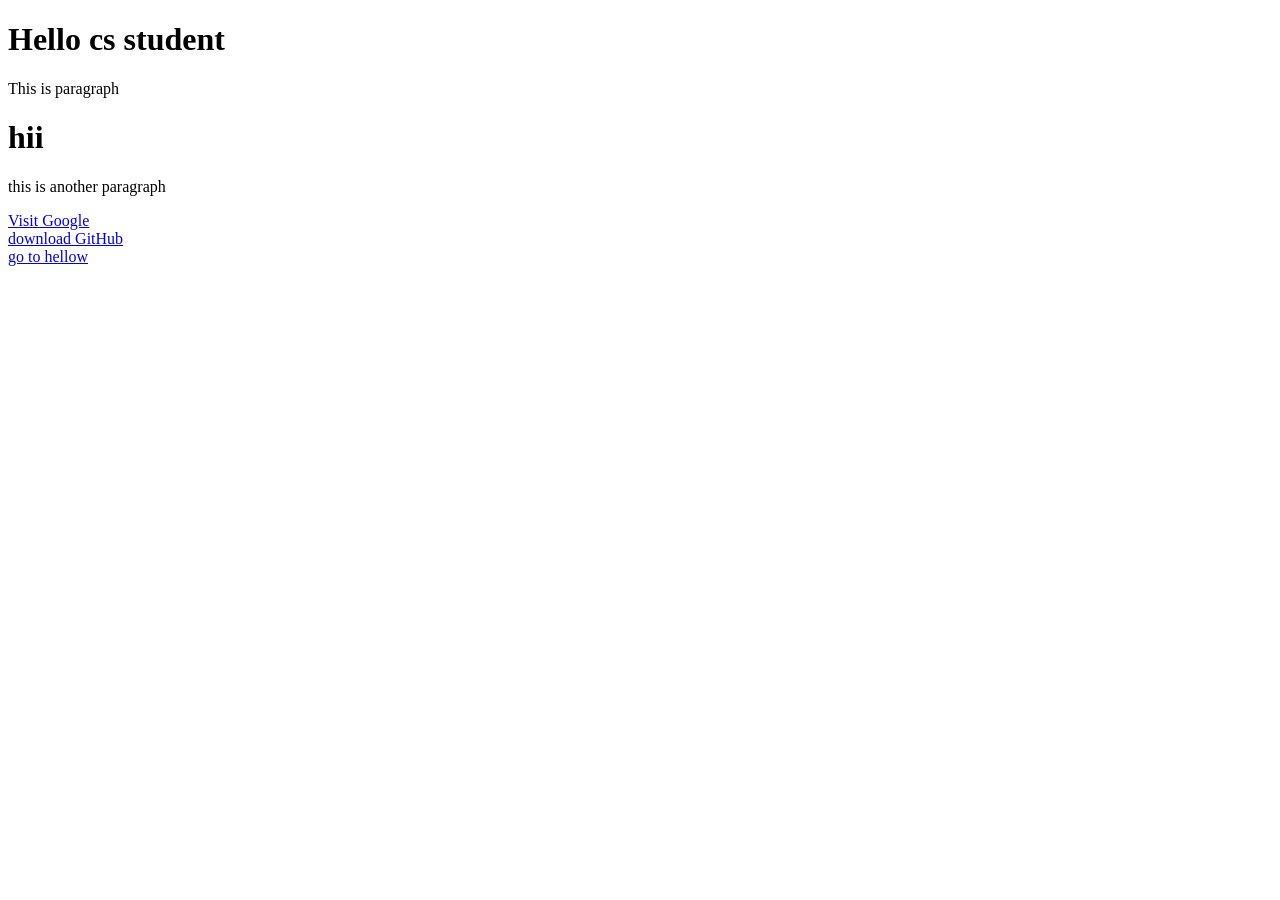
==== commit 124ffec9: "First commit" ====
--- a/index.html
+++ b/index.html
@@ -1,40 +1,20 @@
 <!DOCTYPE html>
-<html><head><meta charset="UTF-8"><meta name="viewport" content="width=device-width,initial-scale=1">
-<title>Fazaia Registration Form</title>
-<link rel="stylesheet" href="style.css"></head>
+<html lang="en">
+<head>
+    <meta charset="UTF-8">
+    <meta name="viewport" content="width=device-width, initial-scale=1.0">
+    <title>Document</title>
+</head>
 <body>
-<div class="container">
-<div class="header">
-<h1>Fazaia College of Education for Women, Peshawar</h1>
-<h2>Student Registration Form</h2>
-<p>Please complete the form below with accurate academic and personal details.</p>
-</div>
-<form id="registrationForm">
-<section class="card"><h3>Personal Information</h3>
-<div class="grid">
-<div><label>Full Name</label><input required></div>
-<div><label>Father Name</label><input required></div>
-<div><label>Date of Birth</label><input type="date"></div>
-<div><label>Gender</label><select><option>Female</option><option>Male</option><option>Other</option></select></div>
-<div><label>CNIC/B-Form</label><input></div>
-<div><label>Phone</label><input></div>
-<div class="full"><label>Address</label><textarea rows="4"></textarea></div>
-</div></section>
-<section class="card"><h3>Academic Information</h3>
-<div class="grid">
-<div><label>Roll No</label><input></div>
-<div><label>Student ID</label><input></div>
-<div><label>Program</label><select><option>BS Computer Science</option><option>BS Psychology</option><option>BS Mathematics</option><option>B.Ed</option><option>BS English</option><option>BS Physical Education</option></select></div>
-<div><label>Semester/Class</label><input></div>
-<div class="full"><label>Department</label><select><option>Computer Science</option><option>B.Ed</option><option>Physical Education</option><option>Psychology</option><option>Mathematics</option><option>English</option></select></div>
-<div><label>Admission Year</label><input type="number"></div>
-<div><label>Email</label><input type="email"></div>
-</div></section>
-<section class="card"><h3>Emergency And Additional Details</h3>
-<div class="grid">
-<div><label>Emergency Contact</label><input></div>
-<div><label>Phone</label><input></div>
-<div class="full"><label>Remarks</label><textarea rows="4"></textarea></div>
-</div></section>
-<div class="buttons"><button type="reset">Reset</button><button type="submit">Submit Form</button></div>
-</form></div><script src="script.js"></script></body></html>+    <h1>Hello cs student</h1>
+    <p>This is paragraph</p>
+    <h1>hii</h1>
+    <p>this is another paragraph</p>
+
+    <a href="https://www.google.com">Visit Google</a>
+    <br>
+    <a href="https://code.visualstudio.com/download?_exp_download=d53503e735">download GitHub</a>
+    <br>
+    <a href="/hellow.html">go to hellow</a>
+</body>
+</html>
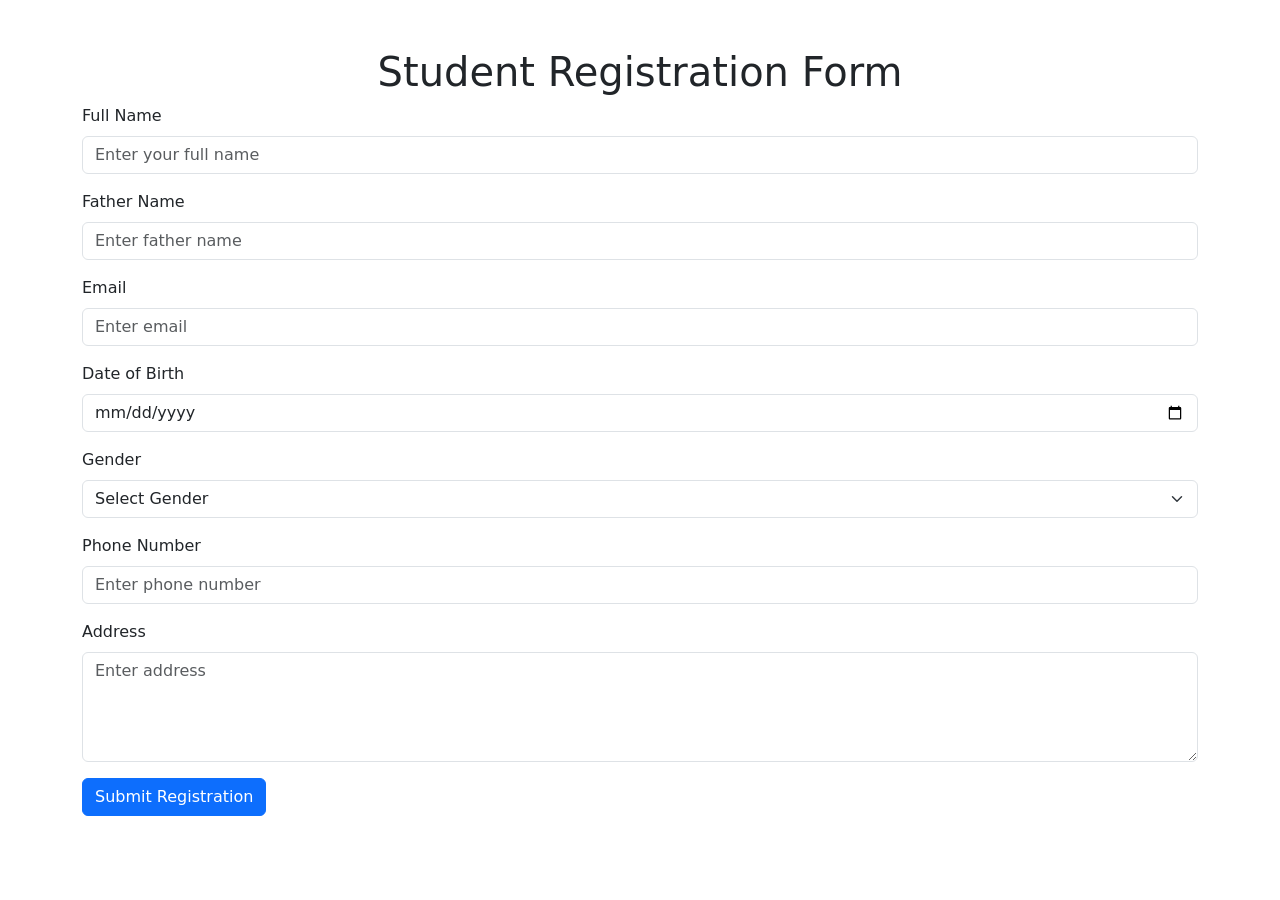
==== commit 701587b8: "Update index.html" ====
--- a/index.html
+++ b/index.html
@@ -1,20 +1,100 @@
-<!DOCTYPE html>
-<html lang="en">
-<head>
-    <meta charset="UTF-8">
-    <meta name="viewport" content="width=device-width, initial-scale=1.0">
-    <title>Document</title>
-</head>
-<body>
-    <h1>Hello cs student</h1>
-    <p>This is paragraph</p>
-    <h1>hii</h1>
-    <p>this is another paragraph</p>
-
-    <a href="https://www.google.com">Visit Google</a>
-    <br>
-    <a href="https://code.visualstudio.com/download?_exp_download=d53503e735">download GitHub</a>
-    <br>
-    <a href="/hellow.html">go to hellow</a>
-</body>
-</html>+<!DOCTYPE html>
+<html lang="en">
+<head>
+    <meta charset="UTF-8">
+    <meta name="viewport" content="width=device-width, initial-scale=1.0">
+
+    <title>Student Registration Form</title>
+
+    <link
+        href="https://cdn.jsdelivr.net/npm/bootstrap@5.3.3/dist/css/bootstrap.min.css"
+        rel="stylesheet"
+    >
+</head>
+
+<body>
+
+    <div class="container mt-5 mb-5">
+
+        <h1 class="text-center">
+            Student Registration Form
+        </h1>
+
+        <form>
+
+            <div class="mb-3">
+                <label class="form-label">Full Name</label>
+                <input
+                    type="text"
+                    class="form-control"
+                    placeholder="Enter your full name"
+                >
+            </div>
+
+            <div class="mb-3">
+                <label class="form-label">Father Name</label>
+                <input
+                    type="text"
+                    class="form-control"
+                    placeholder="Enter father name"
+                >
+            </div>
+
+            <div class="mb-3">
+                <label class="form-label">Email</label>
+                <input
+                    type="email"
+                    class="form-control"
+                    placeholder="Enter email"
+                >
+            </div>
+
+            <div class="mb-3">
+                <label class="form-label">Date of Birth</label>
+                <input
+                    type="date"
+                    class="form-control"
+                >
+            </div>
+
+            <div class="mb-3">
+                <label class="form-label">Gender</label>
+
+                <select class="form-select">
+                    <option>Select Gender</option>
+                    <option>Male</option>
+                    <option>Female</option>
+                </select>
+            </div>
+
+            <div class="mb-3">
+                <label class="form-label">Phone Number</label>
+                <input
+                    type="tel"
+                    class="form-control"
+                    placeholder="Enter phone number"
+                >
+            </div>
+
+            <div class="mb-3">
+                <label class="form-label">Address</label>
+                <textarea
+                    class="form-control"
+                    rows="4"
+                    placeholder="Enter address"
+                ></textarea>
+            </div>
+
+            <button
+                type="submit"
+                class="btn btn-primary"
+            >
+                Submit Registration
+            </button>
+
+        </form>
+
+    </div>
+
+</body>
+</html>
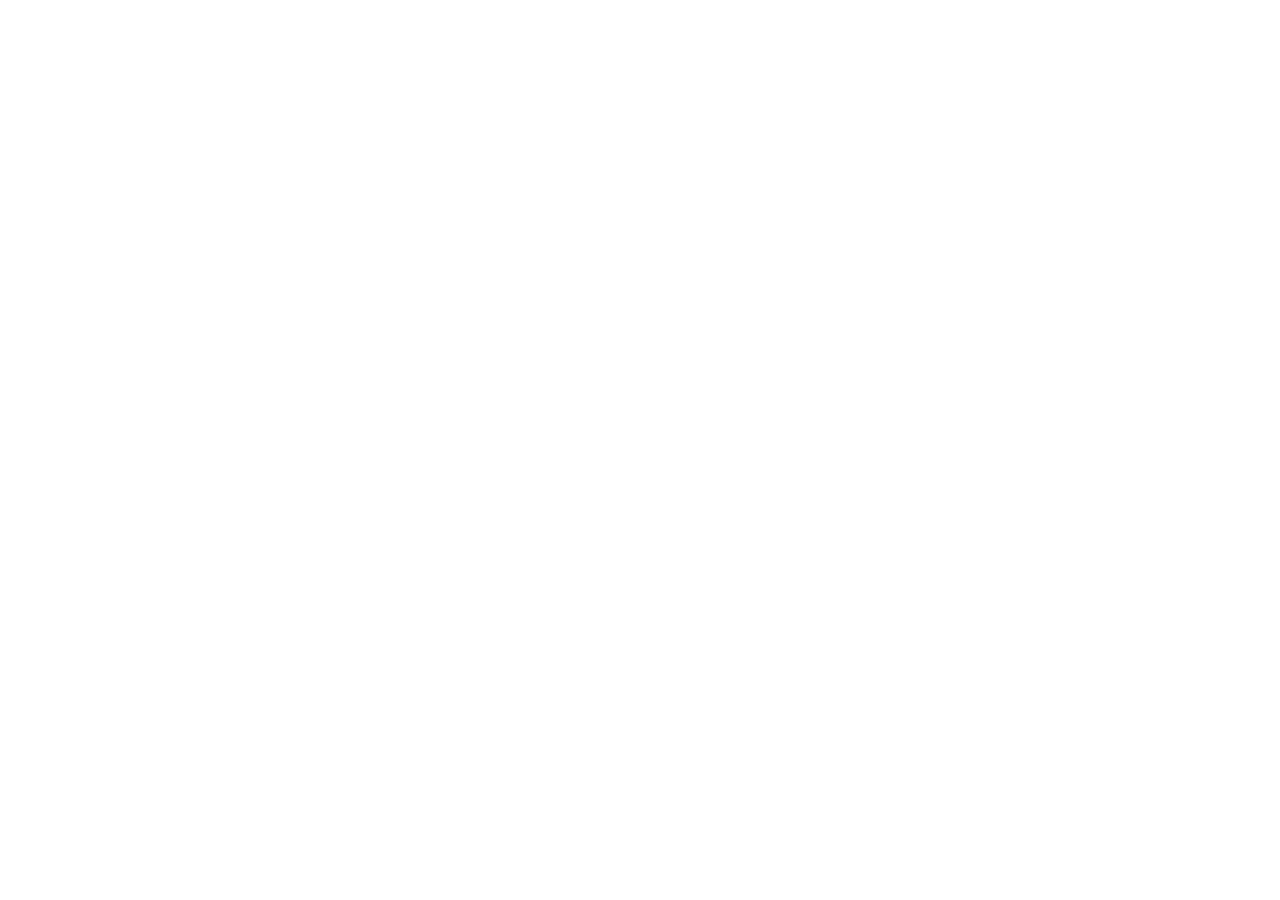
==== commit 45f24ba9: "Update index.html" ====
--- a/index.html
+++ b/index.html
@@ -1,100 +1,64 @@
-<!DOCTYPE html>
+<!doctype html>
 <html lang="en">
-<head>
-    <meta charset="UTF-8">
-    <meta name="viewport" content="width=device-width, initial-scale=1.0">
+  <head>
+    <meta charset="UTF-8" />
 
-    <title>Student Registration Form</title>
+    <meta
+      name="viewport"
+      content="width=device-width, initial-scale=1.0"
+    />
+
+    <meta
+      name="description"
+      content="Muskan - BS Computer Science Student and Front-End Developer. Explore my projects, skills, experience, and portfolio."
+    />
+
+    <meta
+      name="keywords"
+      content="Muskan, Frontend Developer, React Developer, JavaScript, Tailwind CSS, HTML, CSS, Portfolio"
+    />
+
+    <meta name="author" content="Muskan" />
+
+    <meta name="theme-color" content="#ff075f" />
+
+    <title>Muskan | Front-End Developer</title>
+
+    <!-- Google Font -->
+    <link
+      rel="preconnect"
+      href="https://fonts.googleapis.com"
+    />
 
     <link
-        href="https://cdn.jsdelivr.net/npm/bootstrap@5.3.3/dist/css/bootstrap.min.css"
-        rel="stylesheet"
-    >
-</head>
+      rel="preconnect"
+      href="https://fonts.gstatic.com"
+      crossorigin
+    />
 
-<body>
+    <link
+      href="https://fonts.googleapis.com/css2?family=Poppins:wght@300;400;500;600;700;800&display=swap"
+      rel="stylesheet"
+    />
 
-    <div class="container mt-5 mb-5">
+    <!-- Favicon -->
+    <link
+      rel="icon"
+      type="image/png"
+      href="/favicon.png"
+    />
+  </head>
 
-        <h1 class="text-center">
-            Student Registration Form
-        </h1>
+  <body>
+    <noscript>
+      You need to enable JavaScript to run this portfolio website.
+    </noscript>
 
-        <form>
+    <div id="root"></div>
 
-            <div class="mb-3">
-                <label class="form-label">Full Name</label>
-                <input
-                    type="text"
-                    class="form-control"
-                    placeholder="Enter your full name"
-                >
-            </div>
-
-            <div class="mb-3">
-                <label class="form-label">Father Name</label>
-                <input
-                    type="text"
-                    class="form-control"
-                    placeholder="Enter father name"
-                >
-            </div>
-
-            <div class="mb-3">
-                <label class="form-label">Email</label>
-                <input
-                    type="email"
-                    class="form-control"
-                    placeholder="Enter email"
-                >
-            </div>
-
-            <div class="mb-3">
-                <label class="form-label">Date of Birth</label>
-                <input
-                    type="date"
-                    class="form-control"
-                >
-            </div>
-
-            <div class="mb-3">
-                <label class="form-label">Gender</label>
-
-                <select class="form-select">
-                    <option>Select Gender</option>
-                    <option>Male</option>
-                    <option>Female</option>
-                </select>
-            </div>
-
-            <div class="mb-3">
-                <label class="form-label">Phone Number</label>
-                <input
-                    type="tel"
-                    class="form-control"
-                    placeholder="Enter phone number"
-                >
-            </div>
-
-            <div class="mb-3">
-                <label class="form-label">Address</label>
-                <textarea
-                    class="form-control"
-                    rows="4"
-                    placeholder="Enter address"
-                ></textarea>
-            </div>
-
-            <button
-                type="submit"
-                class="btn btn-primary"
-            >
-                Submit Registration
-            </button>
-
-        </form>
-
-    </div>
-
-</body>
+    <script
+      type="module"
+      src="/src/main.jsx"
+    ></script>
+  </body>
 </html>
